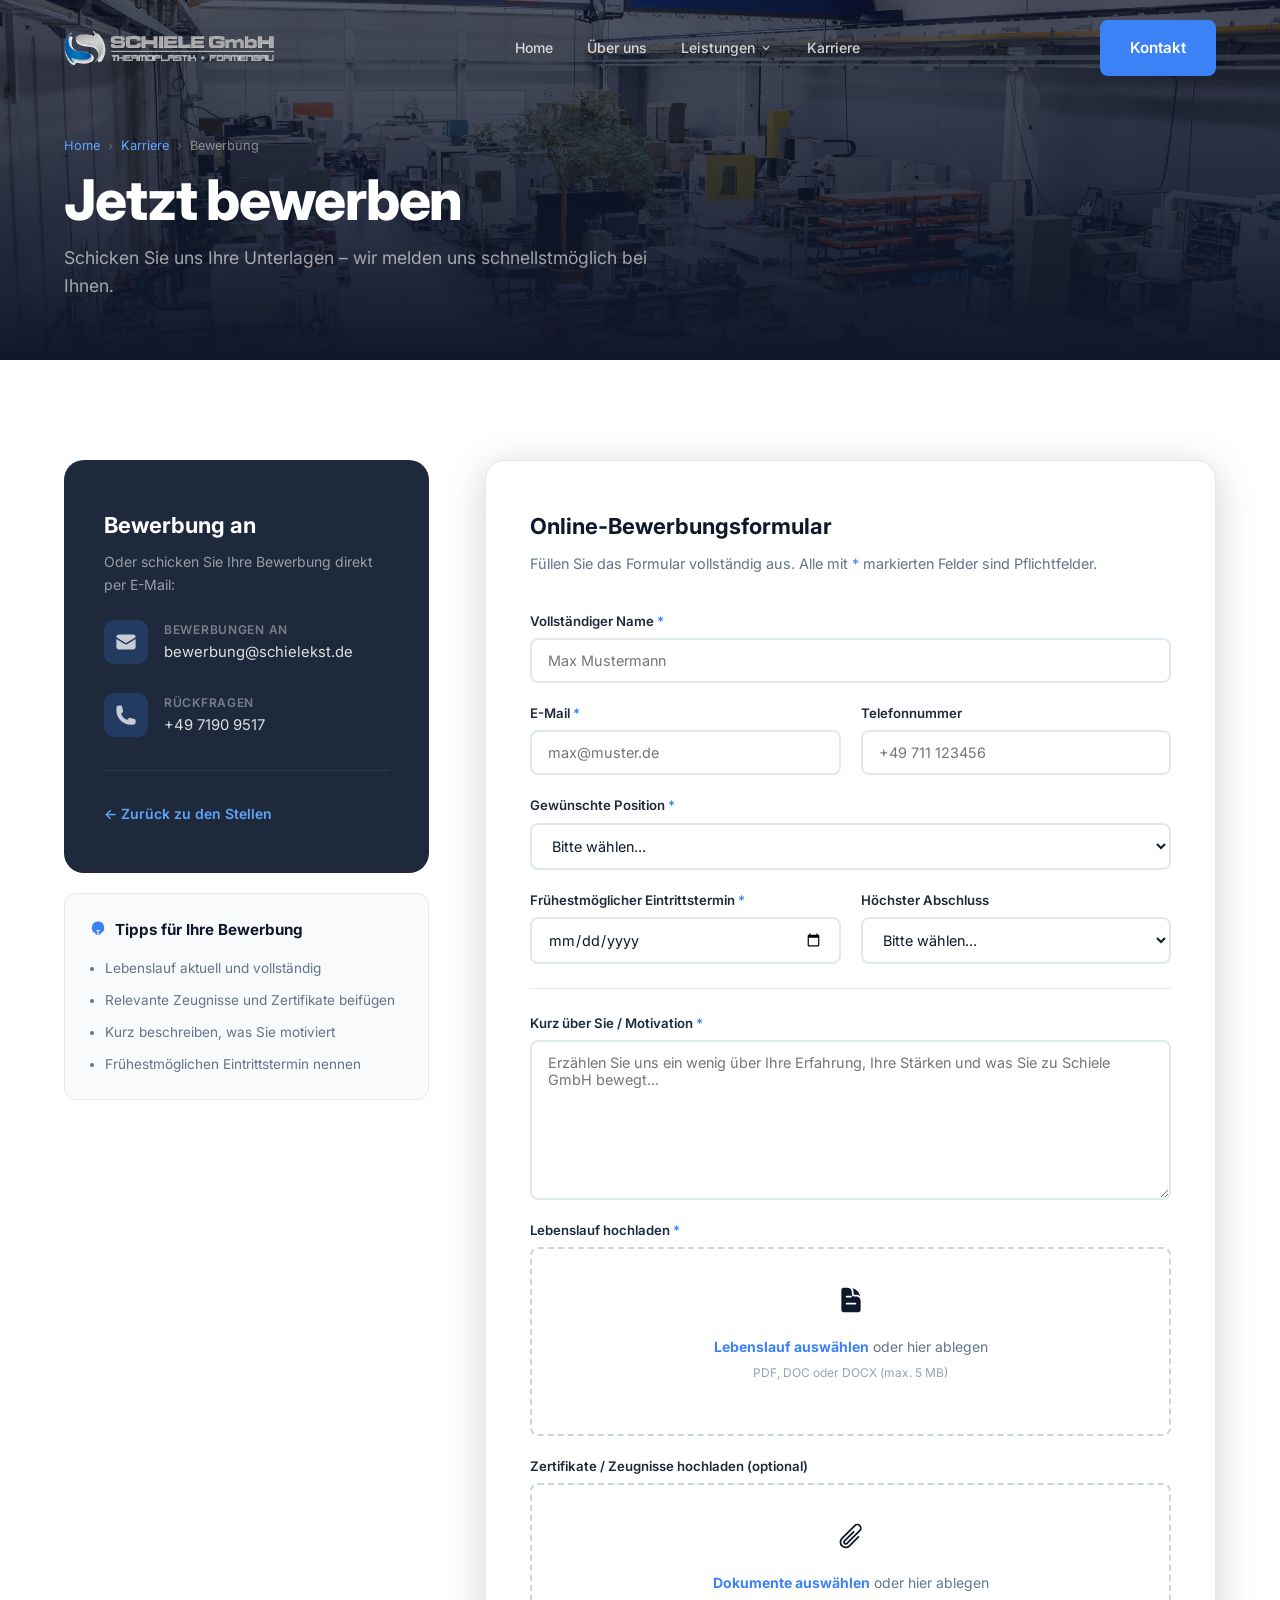
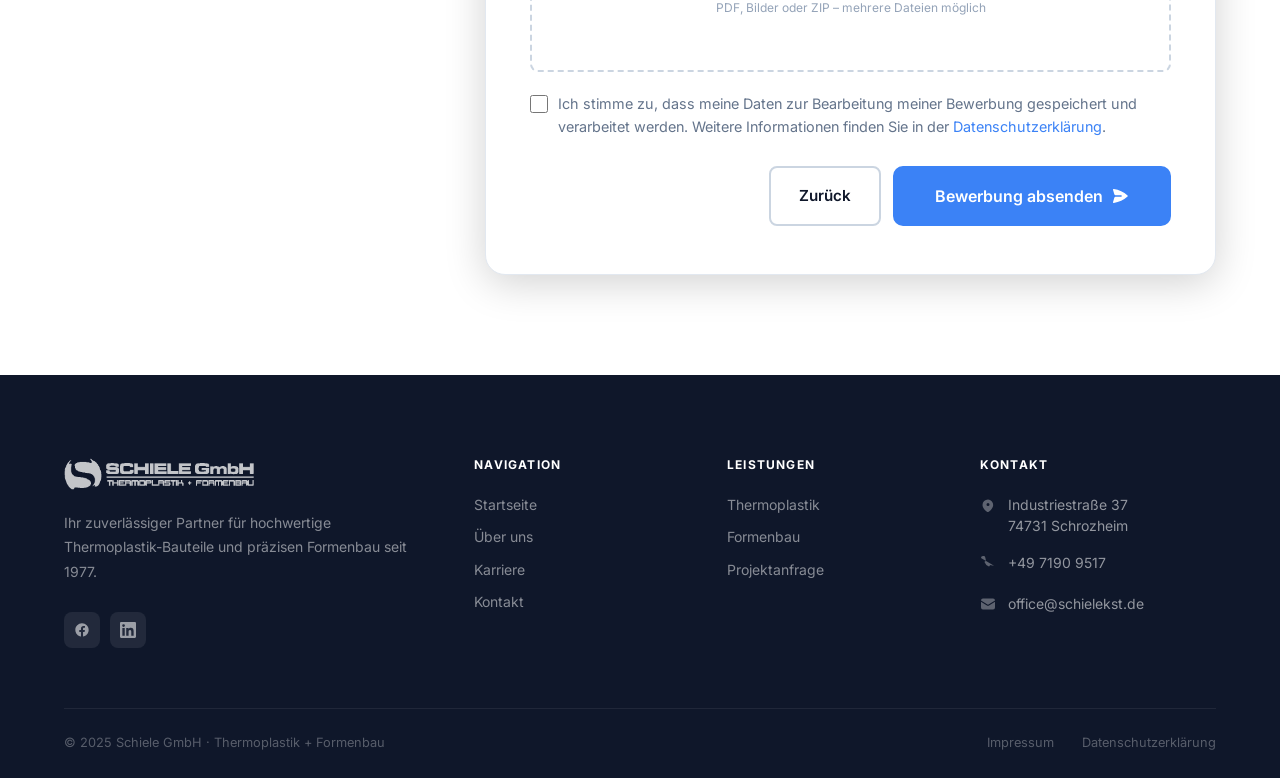
==== bewerbung.html @ 1c0bf758 "Initial commit: Schiele GmbH website Co-Authored-By: Claude Sonnet 4.6 <noreply@anthropic.com>" ====
<!DOCTYPE html>
<html lang="de">
<head>
  <meta charset="UTF-8">
  <meta name="viewport" content="width=device-width, initial-scale=1.0">
  <title>Bewerbung – Schiele GmbH | Jetzt bewerben</title>
  <meta name="description" content="Bewerben Sie sich jetzt bei Schiele GmbH in Schrozheim. Offene Stellen für Werkzeugmechaniker, Kunststofftechniker und Auszubildende.">
  <link rel="stylesheet" href="css/style.css">
  <link rel="preconnect" href="https://fonts.googleapis.com">
  <link rel="preconnect" href="https://fonts.gstatic.com" crossorigin>
  <link href="https://fonts.googleapis.com/css2?family=Inter:wght@300;400;500;600;700;800;900&display=swap" rel="stylesheet">
</head>
<body>

<!-- ===== NAVBAR ===== -->
<nav class="navbar" id="navbar">
  <div class="container">
    <div class="navbar-inner">
      <a href="index.html" class="navbar-logo">
        <img src="Images/schiele_logo_transparent_edited.png" alt="Schiele GmbH">
      </a>
      <ul class="navbar-links">
        <li><a href="index.html">Home</a></li>
        <li><a href="ueber-uns.html">Über uns</a></li>
        <li class="nav-dropdown">
          <a href="#" class="dropdown-toggle">Leistungen <svg viewBox="0 0 20 20" fill="currentColor" width="14" height="14"><path fill-rule="evenodd" d="M5.23 7.21a.75.75 0 011.06.02L10 11.168l3.71-3.938a.75.75 0 111.08 1.04l-4.25 4.5a.75.75 0 01-1.08 0l-4.25-4.5a.75.75 0 01.02-1.06z" clip-rule="evenodd"/></svg></a>
          <div class="nav-dropdown-menu">
            <a href="leistungen/thermoplastik.html">
              <span class="dd-icon" style="color:var(--accent-light)"><svg viewBox="0 0 24 24" fill="currentColor" width="20" height="20"><path d="M12.378 1.602a.75.75 0 00-.756 0L3 6.632l9 5.25 9-5.25-8.622-5.03zM21.75 7.93l-9 5.25v9l8.628-5.032a.75.75 0 00.372-.648V7.93zM11.25 22.18v-9l-9-5.25v8.57a.75.75 0 00.372.648l8.628 5.033z"/></svg></span>
              <span class="dd-text"><strong>Thermoplastik</strong><span>Kunststoffteile nach Maß</span></span>
            </a>
            <a href="leistungen/formenbau.html">
              <span class="dd-icon" style="color:var(--accent-light)"><svg viewBox="0 0 24 24" fill="currentColor" width="20" height="20"><path fill-rule="evenodd" d="M11.078 2.25c-.917 0-1.699.663-1.85 1.567L9.05 4.889c-.02.12-.115.26-.297.348a7.493 7.493 0 00-.986.57c-.166.115-.334.126-.45.083L6.3 5.508a1.875 1.875 0 00-2.282.819l-.922 1.597a1.875 1.875 0 00.432 2.385l.84.692c.095.078.17.229.154.43a7.598 7.598 0 000 1.139c.015.2-.059.352-.153.43l-.841.692a1.875 1.875 0 00-.432 2.385l.922 1.597a1.875 1.875 0 002.282.818l1.019-.382c.115-.043.283-.031.45.082.312.214.641.405.985.57.182.088.277.228.297.35l.178 1.071c.151.904.933 1.567 1.85 1.567h1.844c.916 0 1.699-.663 1.85-1.567l.178-1.072c.02-.12.114-.26.297-.349.344-.165.673-.356.985-.57.167-.114.335-.125.45-.082l1.02.382a1.875 1.875 0 002.28-.819l.923-1.597a1.875 1.875 0 00-.432-2.385l-.84-.692c-.095-.078-.17-.229-.154-.43a7.614 7.614 0 000-1.139c-.016-.2.059-.352.153-.43l.84-.692c.708-.582.891-1.59.433-2.385l-.922-1.597a1.875 1.875 0 00-2.282-.818l-1.02.382c-.114.043-.282.031-.449-.083a7.49 7.49 0 00-.985-.57c-.183-.087-.277-.227-.297-.348l-.179-1.072a1.875 1.875 0 00-1.85-1.567h-1.843zM12 15.75a3.75 3.75 0 100-7.5 3.75 3.75 0 000 7.5z" clip-rule="evenodd"/></svg></span>
              <span class="dd-text"><strong>Formenbau</strong><span>Von der Idee zum Werkzeug</span></span>
            </a>
          </div>
        </li>
        <li><a href="karriere.html">Karriere</a></li>
      </ul>
      <div class="navbar-cta"><a href="kontakt.html" class="btn btn-primary">Kontakt</a></div>
      <button class="hamburger" id="hamburger"><span></span><span></span><span></span></button>
    </div>
  </div>
</nav>
<div class="mobile-nav" id="mobileNav">
  <button class="mobile-nav-close" id="mobileClose">✕</button>
  <a href="index.html">Home</a>
  <a href="ueber-uns.html">Über uns</a>
  <div class="mobile-nav-section">
    <div class="mobile-nav-label">Leistungen</div>
    <a href="leistungen/thermoplastik.html" style="font-size:1rem;padding:10px 0 10px 16px;">→&nbsp; Thermoplastik</a>
    <a href="leistungen/formenbau.html" style="font-size:1rem;padding:10px 0 10px 16px;">→&nbsp; Formenbau</a>
  </div>
  <a href="karriere.html">Karriere</a>
  <a href="kontakt.html" class="btn btn-primary btn-lg" style="margin-top:32px;justify-content:center;">Kontakt aufnehmen</a>
</div>

<!-- ===== PAGE HERO ===== -->
<section class="page-hero" style="min-height:360px">
  <div class="page-hero-bg" style="background-image: url('Images/moulds_halle__2_.jpg')"></div>
  <div class="page-hero-overlay"></div>
  <div class="container" style="width:100%">
    <div class="page-hero-content">
      <nav class="breadcrumb">
        <a href="index.html">Home</a>
        <span class="breadcrumb-sep">›</span>
        <a href="karriere.html">Karriere</a>
        <span class="breadcrumb-sep">›</span>
        <span>Bewerbung</span>
      </nav>
      <h1>Jetzt bewerben</h1>
      <p class="page-subtitle">Schicken Sie uns Ihre Unterlagen – wir melden uns schnellstmöglich bei Ihnen.</p>
    </div>
  </div>
</section>

<!-- ===== APPLICATION FORM ===== -->
<section class="section">
  <div class="container">
    <div style="display:grid;grid-template-columns:1fr 2fr;gap:56px;align-items:flex-start">

      <!-- Info Sidebar -->
      <div class="fade-up">
        <div class="contact-info-card" style="margin-bottom:20px">
          <h3>Bewerbung an</h3>
          <p style="font-size:.875rem;margin-bottom:24px">Oder schicken Sie Ihre Bewerbung direkt per E-Mail:</p>
          <div class="contact-item">
            <div class="contact-item-icon">
              <svg viewBox="0 0 24 24" fill="currentColor" width="22" height="22"><path d="M1.5 8.67v8.58a3 3 0 003 3h15a3 3 0 003-3V8.67l-8.928 5.493a3 3 0 01-3.144 0L1.5 8.67z"/><path d="M22.5 6.908V6.75a3 3 0 00-3-3h-15a3 3 0 00-3 3v.158l9.714 5.978a1.5 1.5 0 001.572 0L22.5 6.908z"/></svg>
            </div>
            <div>
              <div class="contact-item-label">Bewerbungen an</div>
              <div class="contact-item-value"><a href="mailto:bewerbung@schielekst.de">bewerbung@schielekst.de</a></div>
            </div>
          </div>
          <div class="contact-item">
            <div class="contact-item-icon">
              <svg viewBox="0 0 24 24" fill="currentColor" width="22" height="22"><path fill-rule="evenodd" d="M1.5 4.5a3 3 0 013-3h1.372c.86 0 1.61.586 1.819 1.42l1.105 4.423a1.875 1.875 0 01-.694 1.955l-1.293.97c-.135.101-.164.249-.126.352a11.285 11.285 0 006.697 6.697c.103.038.25.009.352-.126l.97-1.293a1.875 1.875 0 011.955-.694l4.423 1.105c.834.209 1.42.959 1.42 1.82V19.5a3 3 0 01-3 3h-2.25C8.552 22.5 1.5 15.448 1.5 6.75V4.5z" clip-rule="evenodd"/></svg>
            </div>
            <div>
              <div class="contact-item-label">Rückfragen</div>
              <div class="contact-item-value"><a href="tel:+4971909517">+49 7190 9517</a></div>
            </div>
          </div>
          <div class="contact-divider"></div>
          <a href="karriere.html" style="display:flex;align-items:center;gap:8px;color:var(--accent-light);font-size:.875rem;font-weight:600">
            ← Zurück zu den Stellen
          </a>
        </div>

        <div style="background:var(--gray-50);border-radius:var(--radius);padding:24px;border:1px solid var(--gray-200)">
          <h4 style="font-size:.95rem;margin-bottom:16px;display:flex;align-items:center;gap:8px">
            <svg viewBox="0 0 24 24" fill="currentColor" width="18" height="18" style="color:var(--accent)"><path d="M12 .75a8.25 8.25 0 00-4.135 15.39c.686.398 1.115 1.008 1.134 1.623a.75.75 0 00.577.706c.352.083.71.148 1.074.195.323.041.6-.218.6-.544v-4.661a6.714 6.714 0 01-.937-.171.75.75 0 11.374-1.453 5.261 5.261 0 002.626 0 .75.75 0 11.374 1.452 6.712 6.712 0 01-.937.172v4.66c0 .327.277.586.6.545.364-.047.722-.112 1.074-.195a.75.75 0 00.577-.706c.02-.615.448-1.225 1.134-1.623A8.25 8.25 0 0012 .75z"/></svg>
            Tipps für Ihre Bewerbung
          </h4>
          <ul style="display:flex;flex-direction:column;gap:10px;padding-left:16px;font-size:.85rem;color:var(--gray-500);list-style:disc">
            <li>Lebenslauf aktuell und vollständig</li>
            <li>Relevante Zeugnisse und Zertifikate beifügen</li>
            <li>Kurz beschreiben, was Sie motiviert</li>
            <li>Frühestmöglichen Eintrittstermin nennen</li>
          </ul>
        </div>
      </div>

      <!-- Form -->
      <div class="fade-up">
        <div class="form-card">
          <h3>Online-Bewerbungsformular</h3>
          <p>Füllen Sie das Formular vollständig aus. Alle mit <span style="color:var(--accent)">*</span> markierten Felder sind Pflichtfelder.</p>

          <form action="#" method="POST" class="validated" enctype="multipart/form-data">
            <div class="form-grid">

              <!-- Name -->
              <div class="form-group full">
                <label class="form-label" for="fullname">Vollständiger Name <span class="req">*</span></label>
                <input type="text" id="fullname" name="fullname" class="form-input" placeholder="Max Mustermann" required>
              </div>

              <!-- Email & Phone -->
              <div class="form-group">
                <label class="form-label" for="bew-email">E-Mail <span class="req">*</span></label>
                <input type="email" id="bew-email" name="email" class="form-input" placeholder="max@muster.de" required>
              </div>
              <div class="form-group">
                <label class="form-label" for="bew-telefon">Telefonnummer</label>
                <input type="tel" id="bew-telefon" name="telefon" class="form-input" placeholder="+49 711 123456">
              </div>

              <!-- Position -->
              <div class="form-group full">
                <label class="form-label" for="position">Gewünschte Position <span class="req">*</span></label>
                <select id="position" name="position" class="form-select" required>
                  <option value="" disabled selected>Bitte wählen...</option>
                  <option value="werkzeugmechaniker">Werkzeugmechaniker/in – Vorrichtungstechnologie / Formenbau</option>
                  <option value="kunststofftechniker">Kunststoff- und Verfahrensmechaniker/in Spritzguss</option>
                  <option value="produktionsmitarbeiter">Produktionsmitarbeiter/in Kunststoffverarbeitung</option>
                  <option value="ausbildung-werkzeugmechaniker">Ausbildung: Werkzeugmechaniker/in</option>
                  <option value="ausbildung-kunststofftechnik">Ausbildung: Verfahrensmechaniker/in Kunststofftechnik</option>
                  <option value="initiativ">Initiativbewerbung / Sonstiges</option>
                </select>
              </div>

              <!-- Eintrittstermin -->
              <div class="form-group">
                <label class="form-label" for="eintrittstermin">Frühestmöglicher Eintrittstermin <span class="req">*</span></label>
                <input type="date" id="eintrittstermin" name="eintrittstermin" class="form-input" required>
              </div>

              <!-- Ausbildungsabschluss -->
              <div class="form-group">
                <label class="form-label" for="abschluss">Höchster Abschluss</label>
                <select id="abschluss" name="abschluss" class="form-select">
                  <option value="" disabled selected>Bitte wählen...</option>
                  <option>Hauptschulabschluss</option>
                  <option>Mittlere Reife</option>
                  <option>Abitur / Fachabitur</option>
                  <option>Ausbildung abgeschlossen</option>
                  <option>Studium abgeschlossen</option>
                </select>
              </div>

              <div class="form-divider"></div>

              <!-- Über dich -->
              <div class="form-group full">
                <label class="form-label" for="motivation">Kurz über Sie / Motivation <span class="req">*</span></label>
                <textarea id="motivation" name="motivation" class="form-textarea" placeholder="Erzählen Sie uns ein wenig über Ihre Erfahrung, Ihre Stärken und was Sie zu Schiele GmbH bewegt..." required style="min-height:160px"></textarea>
              </div>

              <!-- Lebenslauf -->
              <div class="form-group full">
                <label class="form-label">Lebenslauf hochladen <span class="req">*</span></label>
                <div class="file-upload">
                  <input type="file" name="lebenslauf" accept=".pdf,.doc,.docx" required>
                  <div class="file-upload-icon">
                    <svg viewBox="0 0 24 24" fill="currentColor" width="28" height="28"><path fill-rule="evenodd" d="M5.625 1.5c-1.036 0-1.875.84-1.875 1.875v17.25c0 1.035.84 1.875 1.875 1.875h12.75c1.035 0 1.875-.84 1.875-1.875V12.75A3.75 3.75 0 0016.5 9h-1.875a1.875 1.875 0 01-1.875-1.875V5.25A3.75 3.75 0 009 1.5H5.625zM7.5 15a.75.75 0 01.75-.75h7.5a.75.75 0 010 1.5h-7.5A.75.75 0 017.5 15zm.75-6.75a.75.75 0 000 1.5H12a.75.75 0 000-1.5H8.25z" clip-rule="evenodd"/><path d="M12.971 1.816A5.23 5.23 0 0114.25 5.25v1.875c0 .207.168.375.375.375H16.5a5.23 5.23 0 013.434 1.279 9.768 9.768 0 00-6.963-6.963z"/></svg>
                  </div>
                  <p class="file-upload-text"><strong>Lebenslauf auswählen</strong> oder hier ablegen</p>
                  <p style="font-size:.75rem;color:var(--gray-400);margin-top:4px">PDF, DOC oder DOCX (max. 5 MB)</p>
                  <p class="file-name"></p>
                </div>
              </div>

              <!-- Zeugnisse -->
              <div class="form-group full">
                <label class="form-label">Zertifikate / Zeugnisse hochladen (optional)</label>
                <div class="file-upload">
                  <input type="file" name="zeugnisse" accept=".pdf,.jpg,.png,.zip" multiple>
                  <div class="file-upload-icon">
                    <svg viewBox="0 0 24 24" fill="currentColor" width="28" height="28"><path fill-rule="evenodd" d="M18.97 3.659a2.25 2.25 0 00-3.182 0l-10.94 10.94a3.75 3.75 0 105.304 5.303l7.693-7.693a.75.75 0 011.06 1.06l-7.693 7.693a5.25 5.25 0 11-7.424-7.424l10.939-10.94a3.75 3.75 0 115.303 5.304L9.097 18.835l-.008.008-.007.007-.002.002-.003.002A2.25 2.25 0 015.91 15.66l7.81-7.81a.75.75 0 011.061 1.06l-7.81 7.81a.75.75 0 001.054 1.068L18.97 6.84a2.25 2.25 0 000-3.182z" clip-rule="evenodd"/></svg>
                  </div>
                  <p class="file-upload-text"><strong>Dokumente auswählen</strong> oder hier ablegen</p>
                  <p style="font-size:.75rem;color:var(--gray-400);margin-top:4px">PDF, Bilder oder ZIP – mehrere Dateien möglich</p>
                  <p class="file-name"></p>
                </div>
              </div>

              <!-- Privacy -->
              <div class="privacy-note">
                <label class="form-check" style="align-items:flex-start">
                  <input type="checkbox" name="datenschutz" required style="margin-top:3px">
                  <span>Ich stimme zu, dass meine Daten zur Bearbeitung meiner Bewerbung gespeichert und verarbeitet werden. Weitere Informationen finden Sie in der <a href="#">Datenschutzerklärung</a>.</span>
                </label>
              </div>

              <!-- Submit -->
              <div class="form-submit">
                <a href="karriere.html" class="btn btn-outline-dark">Zurück</a>
                <button type="submit" class="btn btn-primary btn-lg">
                  Bewerbung absenden
                  <svg viewBox="0 0 20 20" fill="currentColor" width="18" height="18"><path d="M3.105 2.289a.75.75 0 00-.826.95l1.414 4.925A1.5 1.5 0 005.135 9.25h6.115a.75.75 0 010 1.5H5.135a1.5 1.5 0 00-1.442 1.086l-1.414 4.926a.75.75 0 00.826.95 28.896 28.896 0 0015.293-7.154.75.75 0 000-1.115A28.897 28.897 0 003.105 2.289z"/></svg>
                </button>
              </div>

            </div>
          </form>
        </div>
      </div>

    </div>
  </div>
</section>

<!-- ===== FOOTER ===== -->
<footer class="footer">
  <div class="footer-main">
    <div class="container">
      <div class="footer-grid">
        <div>
          <img src="Images/schiele_logo_transparent_edited.png" alt="Schiele GmbH" class="footer-logo">
          <p class="footer-about">Ihr zuverlässiger Partner für hochwertige Thermoplastik-Bauteile und präzisen Formenbau seit 1977.</p>
          <div class="footer-social">
            <a href="#" aria-label="Facebook"><svg viewBox="0 0 24 24" fill="currentColor" width="16" height="16"><path fill-rule="evenodd" d="M22 12c0-5.523-4.477-10-10-10S2 6.477 2 12c0 4.991 3.657 9.128 8.438 9.878v-6.987h-2.54V12h2.54V9.797c0-2.506 1.492-3.89 3.777-3.89 1.094 0 2.238.195 2.238.195v2.46h-1.26c-1.243 0-1.63.771-1.63 1.562V12h2.773l-.443 2.89h-2.33v6.988C18.343 21.128 22 16.991 22 12z" clip-rule="evenodd"/></svg></a>
            <a href="#" aria-label="LinkedIn"><svg viewBox="0 0 24 24" fill="currentColor" width="16" height="16"><path d="M20.447 20.452h-3.554v-5.569c0-1.328-.027-3.037-1.852-3.037-1.853 0-2.136 1.445-2.136 2.939v5.667H9.351V9h3.414v1.561h.046c.477-.9 1.637-1.85 3.37-1.85 3.601 0 4.267 2.37 4.267 5.455v6.286zM5.337 7.433a2.062 2.062 0 01-2.063-2.065 2.064 2.064 0 112.063 2.065zm1.782 13.019H3.555V9h3.564v11.452zM22.225 0H1.771C.792 0 0 .774 0 1.729v20.542C0 23.227.792 24 1.771 24h20.451C23.2 24 24 23.227 24 22.271V1.729C24 .774 23.2 0 22.222 0h.003z"/></svg></a>
          </div>
        </div>
        <div class="footer-col"><h5>Navigation</h5><ul class="footer-links"><li><a href="index.html">Startseite</a></li><li><a href="ueber-uns.html">Über uns</a></li><li><a href="karriere.html">Karriere</a></li><li><a href="kontakt.html">Kontakt</a></li></ul></div>
        <div class="footer-col"><h5>Leistungen</h5><ul class="footer-links"><li><a href="leistungen/thermoplastik.html">Thermoplastik</a></li><li><a href="leistungen/formenbau.html">Formenbau</a></li><li><a href="kontakt.html">Projektanfrage</a></li></ul></div>
        <div class="footer-col">
          <h5>Kontakt</h5>
          <div class="footer-contact-list">
            <div class="footer-contact-item">
              <span class="icon"><svg viewBox="0 0 24 24" fill="currentColor" width="16" height="16"><path fill-rule="evenodd" d="M11.54 22.351l.07.04.028.016a.76.76 0 00.723 0l.028-.015.071-.041a16.975 16.975 0 001.144-.742 19.58 19.58 0 002.683-2.282c1.944-2.013 3.5-4.619 3.5-7.327A8.25 8.25 0 0012 3.75a8.25 8.25 0 00-8.25 8.25c0 2.708 1.556 5.314 3.5 7.327a19.58 19.58 0 002.683 2.282 16.975 16.975 0 001.144.742zM12 13.5a2.25 2.25 0 100-4.5 2.25 2.25 0 000 4.5z" clip-rule="evenodd"/></svg></span>
              <span>Industriestraße 37<br>74731 Schrozheim</span>
            </div>
            <div class="footer-contact-item">
              <span class="icon"><svg viewBox="0 0 24 24" fill="currentColor" width="16" height="16"><path fill-rule="evenodd" d="M1.5 4.5a3 3 0 013-3h1.372c.86 0 1.61.586 1.819 1.42l1.105 4.423a1.875 1.875 0 01-.694 1.955l-1.293.97c-.135.101-.164.249-.126.352a11.285 11.285 0 006.697 6.697c.103.038.25.009.352-.126l.97-1.293a1.875 1.875 0 011.955-.694l4.423 1.105c.834.209 1.42.959 1.82V19.5a3 3 0 01-3 3h-2.25C8.552 22.5 1.5 15.448 1.5 6.75V4.5z" clip-rule="evenodd"/></svg></span>
              <a href="tel:+4971909517">+49 7190 9517</a>
            </div>
            <div class="footer-contact-item">
              <span class="icon"><svg viewBox="0 0 24 24" fill="currentColor" width="16" height="16"><path d="M1.5 8.67v8.58a3 3 0 003 3h15a3 3 0 003-3V8.67l-8.928 5.493a3 3 0 01-3.144 0L1.5 8.67z"/><path d="M22.5 6.908V6.75a3 3 0 00-3-3h-15a3 3 0 00-3 3v.158l9.714 5.978a1.5 1.5 0 001.572 0L22.5 6.908z"/></svg></span>
              <a href="mailto:office@schielekst.de">office@schielekst.de</a>
            </div>
          </div>
        </div>
      </div>
    </div>
  </div>
  <div class="container">
    <div class="footer-bottom">
      <p class="footer-bottom-left">© 2025 Schiele GmbH · Thermoplastik + Formenbau</p>
      <div class="footer-bottom-right"><a href="#">Impressum</a><a href="#">Datenschutzerklärung</a></div>
    </div>
  </div>
</footer>

<script src="js/main.js"></script>
</body>
</html>
---- css/style.css ----
/* ===================================================
   SCHIELE GMBH – Modern Website Stylesheet
   =================================================== */

@import url('https://fonts.googleapis.com/css2?family=Inter:wght@300;400;500;600;700;800;900&display=swap');

/* ===== CSS VARIABLES ===== */
:root {
  --primary:       #1e3a8a;
  --primary-light: #2563eb;
  --accent:        #3b82f6;
  --accent-light:  #60a5fa;
  --dark:          #0f172a;
  --dark-2:        #1e293b;
  --dark-3:        #334155;
  --white:         #ffffff;
  --gray-50:       #f8fafc;
  --gray-100:      #f1f5f9;
  --gray-200:      #e2e8f0;
  --gray-300:      #cbd5e1;
  --gray-400:      #94a3b8;
  --gray-500:      #64748b;
  --gray-600:      #475569;
  --shadow-sm:     0 1px 3px rgba(0,0,0,.1);
  --shadow-md:     0 4px 20px rgba(0,0,0,.12);
  --shadow-lg:     0 8px 40px rgba(0,0,0,.18);
  --shadow-xl:     0 20px 60px rgba(0,0,0,.25);
  --radius:        12px;
  --radius-lg:     20px;
  --transition:    all .3s cubic-bezier(.4,0,.2,1);
}

/* ===== RESET ===== */
*, *::before, *::after { box-sizing: border-box; margin: 0; padding: 0; }
html { scroll-behavior: smooth; font-size: 16px; }
body {
  font-family: 'Inter', system-ui, sans-serif;
  color: var(--dark);
  background: var(--white);
  line-height: 1.6;
  -webkit-font-smoothing: antialiased;
}
img { max-width: 100%; height: auto; display: block; }
a { text-decoration: none; color: inherit; }
ul { list-style: none; }
button { font-family: inherit; }

/* ===== LAYOUT ===== */
.container       { max-width: 1200px; margin: 0 auto; padding: 0 24px; }
.container-wide  { max-width: 1400px; margin: 0 auto; padding: 0 24px; }
.section         { padding: 100px 0; }
.section-sm      { padding: 64px 0; }
.section-dark    { background: var(--dark); }
.section-gray    { background: var(--gray-50); }

/* ===== BUTTONS ===== */
.btn {
  display: inline-flex; align-items: center; gap: 8px;
  padding: 14px 28px; border-radius: 8px;
  font-weight: 600; font-size: .95rem;
  cursor: pointer; transition: var(--transition);
  border: 2px solid transparent; white-space: nowrap;
  text-decoration: none;
}
.btn-primary { background: var(--accent); color: var(--white); border-color: var(--accent); }
.btn-primary:hover { background: var(--primary-light); border-color: var(--primary-light); transform: translateY(-2px); box-shadow: 0 8px 24px rgba(59,130,246,.4); }
.btn-outline-white { background: transparent; color: var(--white); border-color: rgba(255,255,255,.5); }
.btn-outline-white:hover { background: rgba(255,255,255,.1); border-color: var(--white); }
.btn-outline-dark { background: transparent; color: var(--dark); border-color: var(--gray-300); }
.btn-outline-dark:hover { border-color: var(--accent); color: var(--accent); }
.btn-white { background: var(--white); color: var(--primary); }
.btn-white:hover { background: var(--gray-100); transform: translateY(-2px); }
.btn-lg { padding: 18px 40px; font-size: 1rem; border-radius: 10px; }
.btn svg, .btn-icon { width: 18px; height: 18px; flex-shrink: 0; }

/* ===== BADGES ===== */
.badge {
  display: inline-flex; align-items: center; gap: 6px;
  padding: 6px 14px; border-radius: 100px;
  font-size: .75rem; font-weight: 700;
  letter-spacing: .06em; text-transform: uppercase;
}
.badge-blue   { background: rgba(59,130,246,.15); color: var(--accent); }
.badge-white  { background: rgba(255,255,255,.15); color: var(--white); border: 1px solid rgba(255,255,255,.2); }
.badge-dark   { background: rgba(255,255,255,.08); color: rgba(255,255,255,.7); }

/* ===== SECTION HEADER ===== */
.section-header { margin-bottom: 64px; }
.section-header.center { text-align: center; }
.section-eyebrow {
  display: flex; align-items: center; gap: 10px;
  margin-bottom: 16px; font-size: .8rem;
  font-weight: 700; letter-spacing: .1em; text-transform: uppercase;
  color: var(--accent);
}
.section-eyebrow::before {
  content: ''; display: block; width: 32px; height: 2px;
  background: var(--accent); border-radius: 2px; flex-shrink: 0;
}
.section-header.center .section-eyebrow { justify-content: center; }
.section-header.center .section-eyebrow::before { display: none; }
.section-title {
  font-size: clamp(1.875rem, 3.5vw, 2.75rem);
  font-weight: 800; line-height: 1.15; color: var(--dark);
}
.section-title-white { color: var(--white); }
.section-subtitle { margin-top: 16px; font-size: 1.05rem; color: var(--gray-500); max-width: 560px; }
.section-header.center .section-subtitle { margin-left: auto; margin-right: auto; }

/* ===== NAVBAR ===== */
.navbar {
  position: fixed; top: 0; left: 0; right: 0; z-index: 1000;
  padding: 20px 0; transition: var(--transition);
}
.navbar.scrolled {
  background: rgba(15,23,42,.96);
  backdrop-filter: blur(16px); -webkit-backdrop-filter: blur(16px);
  padding: 12px 0;
  box-shadow: 0 4px 32px rgba(0,0,0,.4);
}
.navbar-inner {
  display: flex; align-items: center;
  justify-content: space-between; gap: 24px;
}
.navbar-logo img { height: 42px; width: auto; transition: var(--transition); }
.navbar-links {
  display: flex; align-items: center; gap: 2px; flex: 1;
  justify-content: center;
}
.navbar-links > li > a {
  color: rgba(255,255,255,.8); font-size: .875rem; font-weight: 500;
  padding: 8px 16px; border-radius: 6px;
  transition: var(--transition);
  display: flex; align-items: center; gap: 4px;
}
.navbar-links > li > a:hover { color: var(--white); background: rgba(255,255,255,.1); }

/* Dropdown */
.nav-dropdown { position: relative; }
.dropdown-toggle svg { width: 14px; height: 14px; transition: var(--transition); }
.nav-dropdown:hover .dropdown-toggle svg { transform: rotate(180deg); }
.nav-dropdown-menu {
  position: absolute; top: calc(100% + 12px); left: 50%;
  transform: translateX(-50%) translateY(-8px);
  background: var(--dark-2); border: 1px solid rgba(255,255,255,.1);
  border-radius: var(--radius); padding: 8px; min-width: 240px;
  opacity: 0; pointer-events: none; transition: var(--transition);
  box-shadow: var(--shadow-xl);
}
.nav-dropdown:hover .nav-dropdown-menu {
  opacity: 1; pointer-events: all;
  transform: translateX(-50%) translateY(0);
}
.nav-dropdown-menu a {
  display: flex !important; align-items: center; gap: 12px;
  padding: 12px 16px !important; border-radius: 8px !important;
  color: rgba(255,255,255,.75) !important;
  transition: var(--transition) !important;
}
.nav-dropdown-menu a:hover {
  background: rgba(59,130,246,.15) !important;
  color: var(--white) !important;
}
.nav-dropdown-menu .dd-icon {
  width: 34px; height: 34px; border-radius: 8px;
  background: rgba(59,130,246,.2); display: flex;
  align-items: center; justify-content: center;
  font-size: 1rem; flex-shrink: 0;
}
.nav-dropdown-menu .dd-text strong { display: block; font-size: .875rem; font-weight: 600; }
.nav-dropdown-menu .dd-text span  { display: block; font-size: .75rem; color: rgba(255,255,255,.5); }
.navbar-cta { display: flex; align-items: center; gap: 12px; }
.hamburger {
  display: none; flex-direction: column; gap: 5px;
  cursor: pointer; background: none; border: none; padding: 4px;
}
.hamburger span {
  display: block; width: 24px; height: 2px;
  background: var(--white); border-radius: 2px; transition: var(--transition);
}
.hamburger.active span:nth-child(1) { transform: rotate(45deg) translate(5px, 5px); }
.hamburger.active span:nth-child(2) { opacity: 0; }
.hamburger.active span:nth-child(3) { transform: rotate(-45deg) translate(5px, -5px); }

/* Mobile Nav */
.mobile-nav {
  display: none; position: fixed; inset: 0;
  background: var(--dark); z-index: 999;
  flex-direction: column; padding: 96px 32px 40px;
  overflow-y: auto;
}
.mobile-nav.open { display: flex; }
.mobile-nav a {
  color: rgba(255,255,255,.85); font-size: 1.2rem; font-weight: 600;
  padding: 16px 0; border-bottom: 1px solid rgba(255,255,255,.08);
  display: block; transition: var(--transition);
}
.mobile-nav a:hover { color: var(--accent-light); padding-left: 8px; }
.mobile-nav-section { margin-bottom: 8px; }
.mobile-nav-label {
  font-size: .7rem; font-weight: 700; letter-spacing: .1em;
  text-transform: uppercase; color: var(--gray-500); margin-bottom: 4px;
}
.mobile-nav-close {
  position: absolute; top: 24px; right: 24px;
  background: rgba(255,255,255,.1); border: none; color: var(--white);
  width: 40px; height: 40px; border-radius: 8px;
  font-size: 1.25rem; cursor: pointer; display: flex;
  align-items: center; justify-content: center;
}

/* ===== HERO (HOME) ===== */
.hero {
  position: relative; min-height: 100vh;
  display: flex; align-items: center; overflow: hidden; background: var(--dark);
}
.hero-bg {
  position: absolute; inset: 0;
  background-size: cover; background-position: center;
  opacity: .3; transform: scale(1.08);
  transition: transform 10s ease-out, opacity .8s ease;
}
.hero-bg.loaded { transform: scale(1); opacity: .38; }
.hero-gradient {
  position: absolute; inset: 0;
  background: linear-gradient(
    125deg,
    rgba(15,23,42,.92) 0%,
    rgba(30,58,138,.55) 45%,
    rgba(15,23,42,.85) 100%
  );
}
.hero-grid-overlay {
  position: absolute; inset: 0; opacity: .04;
  background-image: linear-gradient(rgba(255,255,255,.5) 1px, transparent 1px),
                    linear-gradient(90deg, rgba(255,255,255,.5) 1px, transparent 1px);
  background-size: 60px 60px;
}
.hero-content {
  position: relative; z-index: 2;
  max-width: 780px; padding-top: 80px;
}
.hero-badge { margin-bottom: 28px; }
.hero h1 {
  font-size: clamp(2.75rem, 6vw, 4.75rem);
  font-weight: 900; line-height: 1.07;
  color: var(--white); margin-bottom: 24px;
  letter-spacing: -.02em;
}
.hero h1 .highlight {
  background: linear-gradient(135deg, var(--accent-light), var(--accent));
  -webkit-background-clip: text; -webkit-text-fill-color: transparent;
  background-clip: text;
}
.hero-lead {
  font-size: 1.125rem; color: rgba(255,255,255,.7);
  max-width: 560px; margin-bottom: 44px; line-height: 1.75;
}
.hero-actions { display: flex; gap: 16px; flex-wrap: wrap; align-items: center; }
.hero-scroll {
  position: absolute; bottom: 40px; left: 50%;
  transform: translateX(-50%);
  display: flex; flex-direction: column; align-items: center; gap: 10px;
}
.hero-scroll-text {
  color: rgba(255,255,255,.4); font-size: .7rem;
  letter-spacing: .15em; text-transform: uppercase;
}
.scroll-indicator {
  width: 28px; height: 46px; border: 2px solid rgba(255,255,255,.2);
  border-radius: 100px; display: flex; justify-content: center; padding-top: 6px;
}
.scroll-dot {
  width: 4px; height: 8px; background: var(--accent);
  border-radius: 100px; animation: scrollDot 2s infinite;
}
@keyframes scrollDot {
  0%   { opacity: 1; transform: translateY(0); }
  80%  { opacity: 0; transform: translateY(18px); }
  100% { opacity: 0; transform: translateY(0); }
}

/* ===== HERO STATS BAR ===== */
.hero-stats {
  position: absolute; bottom: 0; left: 0; right: 0; z-index: 3;
  background: rgba(30,58,138,.9);
  backdrop-filter: blur(12px);
  border-top: 1px solid rgba(255,255,255,.1);
}
.hero-stats-inner {
  display: flex; align-items: stretch;
}
.hero-stat {
  flex: 1; padding: 28px 32px;
  display: flex; align-items: center; gap: 16px;
  border-right: 1px solid rgba(255,255,255,.1);
}
.hero-stat:last-child { border-right: none; }
.hero-stat-icon {
  width: 44px; height: 44px; background: rgba(255,255,255,.1);
  border-radius: 10px; display: flex; align-items: center;
  justify-content: center; font-size: 1.25rem; flex-shrink: 0;
}
.hero-stat-value {
  font-size: 1.875rem; font-weight: 800; color: var(--white); line-height: 1;
}
.hero-stat-label { font-size: .8rem; color: rgba(255,255,255,.55); margin-top: 3px; }

/* ===== PAGE HERO ===== */
.page-hero {
  position: relative; min-height: 440px;
  display: flex; align-items: flex-end;
  overflow: hidden; background: var(--dark);
}
.page-hero-bg {
  position: absolute; inset: 0;
  background-size: cover; background-position: center; opacity: .4;
}
.page-hero-overlay {
  position: absolute; inset: 0;
  background: linear-gradient(to top, var(--dark) 0%, rgba(15,23,42,.6) 50%, rgba(15,23,42,.3) 100%);
}
.page-hero-content { position: relative; z-index: 2; padding: 60px 0; }
.breadcrumb {
  display: flex; align-items: center; gap: 8px;
  font-size: .8rem; color: rgba(255,255,255,.45); margin-bottom: 14px;
}
.breadcrumb a { color: var(--accent-light); transition: var(--transition); }
.breadcrumb a:hover { color: var(--white); }
.breadcrumb-sep { color: rgba(255,255,255,.25); }
.page-hero h1 {
  font-size: clamp(2.25rem, 4.5vw, 3.5rem);
  font-weight: 800; color: var(--white);
  letter-spacing: -.02em; line-height: 1.1;
}
.page-hero .page-subtitle {
  margin-top: 12px; font-size: 1.1rem;
  color: rgba(255,255,255,.6); max-width: 600px;
}

/* ===== SERVICE CARDS (Home) ===== */
.services-grid { display: grid; grid-template-columns: 1fr 1fr; gap: 24px; }
.service-card {
  position: relative; border-radius: var(--radius-lg);
  overflow: hidden; background: var(--dark-2);
  transition: var(--transition); min-height: 400px;
  display: flex; flex-direction: column; justify-content: flex-end;
  cursor: pointer;
}
.service-card:hover { transform: translateY(-8px); box-shadow: var(--shadow-xl); }
.service-card-img {
  position: absolute; inset: 0;
  width: 100%; height: 100%;
  object-fit: cover; opacity: .55;
  transition: var(--transition);
}
.service-card:hover .service-card-img { opacity: .4; transform: scale(1.05); }
.service-card-overlay {
  position: absolute; inset: 0;
  background: linear-gradient(to top, rgba(15,23,42,.95) 0%, rgba(15,23,42,.5) 60%, transparent 100%);
}
.service-card-body { position: relative; z-index: 2; padding: 36px; }
.service-card-icon {
  width: 52px; height: 52px; border-radius: 12px;
  background: var(--accent); display: flex; align-items: center;
  justify-content: center; font-size: 1.4rem; margin-bottom: 16px; color: white;
}
.service-card h3 { color: var(--white); font-size: 1.6rem; font-weight: 700; margin-bottom: 10px; }
.service-card p  { color: rgba(255,255,255,.65); font-size: .9rem; margin-bottom: 24px; line-height: 1.65; }
.service-card-link {
  display: inline-flex; align-items: center; gap: 8px;
  color: var(--accent-light); font-size: .875rem; font-weight: 600;
  transition: var(--transition);
}
.service-card:hover .service-card-link { gap: 12px; }
.service-card-link svg { width: 16px; height: 16px; }

/* ===== SPLIT / TWO-COL ===== */
.split       { display: grid; grid-template-columns: 1fr 1fr; gap: 80px; align-items: center; }
.split-img   { border-radius: var(--radius-lg); overflow: hidden; box-shadow: var(--shadow-xl); }
.split-img img { width: 100%; height: 480px; object-fit: cover; }
.split-content .section-eyebrow { margin-bottom: 16px; }
.split-title { font-size: clamp(1.75rem, 3vw, 2.375rem); font-weight: 800; line-height: 1.2; margin-bottom: 20px; }
.split-text  { color: var(--gray-500); font-size: .975rem; line-height: 1.8; margin-bottom: 28px; }
.checklist   { display: flex; flex-direction: column; gap: 12px; margin-bottom: 36px; }
.checklist li {
  display: flex; align-items: flex-start; gap: 12px;
  font-size: .925rem; color: var(--dark-3); line-height: 1.5;
}
.check-icon {
  width: 22px; height: 22px; background: rgba(59,130,246,.15);
  color: var(--accent); border-radius: 50%;
  display: flex; align-items: center; justify-content: center;
  font-size: .7rem; font-weight: 700; flex-shrink: 0; margin-top: 1px;
}

/* ===== WHY US / FEATURES ===== */
.features-grid { display: grid; grid-template-columns: repeat(auto-fit, minmax(260px, 1fr)); gap: 24px; }
.feature-card {
  background: var(--white); border: 1px solid var(--gray-200);
  border-radius: var(--radius); padding: 36px 32px;
  transition: var(--transition);
}
.feature-card:hover {
  border-color: rgba(59,130,246,.3);
  box-shadow: var(--shadow-md); transform: translateY(-4px);
}
.feature-icon {
  width: 56px; height: 56px; border-radius: 14px;
  background: linear-gradient(135deg, var(--primary), var(--accent));
  display: flex; align-items: center; justify-content: center;
  font-size: 1.4rem; margin-bottom: 24px;
}
.feature-card h4 { font-size: 1.1rem; font-weight: 700; margin-bottom: 10px; }
.feature-card p  { color: var(--gray-500); font-size: .9rem; line-height: 1.7; }

/* ===== STATS COUNTER ===== */
.stats-row   { display: grid; grid-template-columns: repeat(4, 1fr); gap: 1px; background: var(--gray-200); border-radius: var(--radius-lg); overflow: hidden; }
.stat-box    { background: var(--white); padding: 48px 32px; text-align: center; }
.stat-number {
  font-size: clamp(2.5rem, 5vw, 3.5rem); font-weight: 900;
  color: var(--primary); line-height: 1;
  display: flex; align-items: baseline; justify-content: center; gap: 2px;
}
.stat-number .prefix { font-size: 1.5rem; font-weight: 700; }
.stat-number .suffix { font-size: 1.5rem; font-weight: 700; }
.stat-label  { color: var(--gray-500); font-size: .875rem; margin-top: 10px; }

/* ===== TESTIMONIALS ===== */
.testimonials-grid { display: grid; grid-template-columns: repeat(3, 1fr); gap: 24px; }
.testimonial-card {
  background: var(--white); border-radius: var(--radius);
  padding: 36px; border: 1px solid var(--gray-200);
  transition: var(--transition); display: flex; flex-direction: column;
}
.testimonial-card:hover { box-shadow: var(--shadow-md); transform: translateY(-4px); }
.stars { color: #f59e0b; font-size: 1rem; letter-spacing: 2px; margin-bottom: 16px; }
.testimonial-text {
  color: var(--dark-3); font-size: .95rem; line-height: 1.75;
  font-style: italic; flex: 1; margin-bottom: 28px;
}
.testimonial-author { display: flex; align-items: center; gap: 14px; }
.author-avatar {
  width: 46px; height: 46px; border-radius: 50%;
  background: linear-gradient(135deg, var(--primary), var(--accent));
  display: flex; align-items: center; justify-content: center;
  color: var(--white); font-weight: 700; font-size: .9rem; flex-shrink: 0;
}
.author-name { font-weight: 700; font-size: .9rem; }
.author-role { font-size: .8rem; color: var(--gray-500); }

/* ===== CTA BANNER ===== */
.cta-banner {
  background: linear-gradient(135deg, var(--primary) 0%, var(--dark) 100%);
  border-radius: var(--radius-lg); padding: 80px 72px;
  position: relative; overflow: hidden;
}
.cta-banner::before {
  content: ''; position: absolute; top: -120px; right: -80px;
  width: 500px; height: 500px; border-radius: 50%;
  background: rgba(59,130,246,.12); pointer-events: none;
}
.cta-banner::after {
  content: ''; position: absolute; bottom: -100px; left: -60px;
  width: 300px; height: 300px; border-radius: 50%;
  background: rgba(30,58,138,.25); pointer-events: none;
}
.cta-banner-inner {
  position: relative; z-index: 2;
  display: flex; align-items: center; justify-content: space-between; gap: 48px;
}
.cta-banner h2 {
  font-size: clamp(1.75rem, 3.5vw, 2.5rem);
  font-weight: 800; color: var(--white); line-height: 1.2;
}
.cta-banner p  { color: rgba(255,255,255,.65); margin-top: 12px; font-size: 1rem; }
.cta-banner-actions { display: flex; gap: 14px; flex-shrink: 0; flex-wrap: wrap; }

/* ===== TIMELINE ===== */
.timeline { position: relative; padding-left: 48px; }
.timeline::before {
  content: ''; position: absolute; left: 16px; top: 8px; bottom: 0;
  width: 2px; background: linear-gradient(to bottom, var(--accent) 0%, rgba(59,130,246,.1) 100%);
}
.timeline-item {
  position: relative; margin-bottom: 56px;
  opacity: 0; transform: translateX(-20px);
  transition: opacity .6s ease, transform .6s ease;
}
.timeline-item.visible { opacity: 1; transform: translateX(0); }
.timeline-item:nth-child(2) { transition-delay: .1s; }
.timeline-item:nth-child(3) { transition-delay: .2s; }
.timeline-item:nth-child(4) { transition-delay: .3s; }
.timeline-item:nth-child(5) { transition-delay: .4s; }
.timeline-dot {
  position: absolute; left: -40px; top: 6px;
  width: 18px; height: 18px; border-radius: 50%;
  background: var(--accent); border: 3px solid var(--white);
  box-shadow: 0 0 0 3px rgba(59,130,246,.3);
}
.timeline-year {
  display: inline-block; background: var(--primary); color: var(--white);
  font-size: .75rem; font-weight: 700; padding: 4px 14px;
  border-radius: 100px; margin-bottom: 10px;
}
.timeline-item h4 { font-size: 1.1rem; font-weight: 700; margin-bottom: 6px; }
.timeline-item p  { color: var(--gray-500); font-size: .9rem; line-height: 1.65; }

/* ===== PROCESS SECTION – REDESIGNED ===== */
.section-process { background: var(--dark); position: relative; overflow: hidden; }
.section-process::before {
  content: ''; position: absolute; inset: 0; pointer-events: none;
  background: radial-gradient(ellipse at 50% -10%, rgba(59,130,246,.10) 0%, transparent 60%);
}
.process-flow { display: flex; align-items: flex-start; gap: 0; }
.psc {
  flex: 1; padding: 40px 28px; text-align: center;
  background: rgba(255,255,255,.035); border: 1px solid rgba(255,255,255,.07);
  border-radius: var(--radius-lg); transition: var(--transition); position: relative;
}
.psc:hover {
  background: rgba(59,130,246,.08); border-color: rgba(59,130,246,.3);
  transform: translateY(-8px); box-shadow: 0 28px 64px rgba(0,0,0,.35);
}
.psc-num {
  font-size: 3.25rem; font-weight: 900; line-height: 1;
  color: rgba(59,130,246,.22); margin-bottom: 20px;
  letter-spacing: -.04em; transition: var(--transition);
}
.psc:hover .psc-num { color: rgba(59,130,246,.4); }
.psc-icon-wrap {
  width: 56px; height: 56px; background: rgba(59,130,246,.12); border-radius: 14px;
  display: flex; align-items: center; justify-content: center;
  color: var(--accent-light); margin: 0 auto 20px; transition: var(--transition);
}
.psc:hover .psc-icon-wrap { background: rgba(59,130,246,.25); box-shadow: 0 0 24px rgba(59,130,246,.25); }
.psc-icon-wrap svg { width: 28px; height: 28px; }
.psc h4 { color: var(--white); font-size: 1rem; font-weight: 700; margin-bottom: 10px; }
.psc p  { color: rgba(255,255,255,.45); font-size: .875rem; line-height: 1.65; }
.psc-arrow {
  width: 40px; flex-shrink: 0; display: flex; align-items: flex-start;
  justify-content: center; padding-top: 88px;
  color: rgba(59,130,246,.35);
}
.psc-arrow svg { width: 22px; height: 22px; }
/* Keep old step classes for formenbau sub-page */
.process-steps { display: grid; grid-template-columns: repeat(4, 1fr); gap: 24px; position: relative; }
.process-steps::before {
  content: ''; position: absolute; top: 28px; left: calc(12.5% + 16px);
  right: calc(12.5% + 16px); height: 2px;
  background: linear-gradient(90deg, var(--accent), rgba(59,130,246,.2));
}
.process-step { text-align: center; position: relative; }
.step-number {
  width: 56px; height: 56px; border-radius: 50%;
  background: var(--primary); color: var(--white);
  font-size: 1.1rem; font-weight: 800;
  display: flex; align-items: center; justify-content: center;
  margin: 0 auto 20px; border: 3px solid var(--white);
  box-shadow: 0 0 0 3px var(--primary); position: relative; z-index: 1;
}
.process-step h4 { font-size: .95rem; font-weight: 700; margin-bottom: 8px; }
.process-step p  { font-size: .85rem; color: var(--gray-500); line-height: 1.55; }

/* ===== ICON UTILS ===== */
.icon-sm svg { width: 16px; height: 16px; }
.icon-md svg { width: 20px; height: 20px; }
.check-icon svg { width: 12px; height: 12px; }

/* ===== JOB CARDS ===== */
.job-card {
  background: var(--white); border: 1px solid var(--gray-200);
  border-radius: var(--radius); padding: 28px 32px;
  display: flex; align-items: center; justify-content: space-between;
  gap: 24px; margin-bottom: 16px; transition: var(--transition);
  text-decoration: none; color: inherit;
}
.job-card:hover { border-color: var(--accent); box-shadow: var(--shadow-md); transform: translateX(6px); }
.job-card-left { flex: 1; }
.job-type {
  display: inline-block; font-size: .72rem; font-weight: 700;
  padding: 4px 12px; border-radius: 100px;
  background: rgba(59,130,246,.1); color: var(--accent); margin-bottom: 8px;
}
.job-type.ausbildung { background: rgba(139,92,246,.1); color: #8b5cf6; }
.job-title { font-size: 1.1rem; font-weight: 700; margin-bottom: 8px; }
.job-meta { display: flex; flex-wrap: wrap; gap: 16px; }
.job-meta-item {
  display: flex; align-items: center; gap: 6px;
  font-size: .8rem; color: var(--gray-500);
}
.job-card-arrow {
  width: 40px; height: 40px; border-radius: 50%;
  background: var(--gray-100); display: flex; align-items: center; justify-content: center;
  transition: var(--transition); flex-shrink: 0; font-size: .875rem; color: var(--gray-500);
}
.job-card:hover .job-card-arrow { background: var(--accent); color: var(--white); }

/* ===== CONTACT GRID ===== */
.contact-layout { display: grid; grid-template-columns: 1fr 1.6fr; gap: 64px; align-items: flex-start; }
.contact-info-card {
  background: var(--dark-2); border-radius: var(--radius-lg);
  padding: 48px 40px; color: rgba(255,255,255,.75);
}
.contact-info-card h3 { color: var(--white); font-size: 1.375rem; margin-bottom: 8px; }
.contact-info-card > p { color: rgba(255,255,255,.55); font-size: .9rem; margin-bottom: 36px; }
.contact-item {
  display: flex; gap: 16px; margin-bottom: 28px;
  align-items: flex-start;
}
.contact-item-icon {
  width: 44px; height: 44px; background: rgba(59,130,246,.2);
  border-radius: 10px; display: flex; align-items: center; justify-content: center;
  font-size: 1.1rem; flex-shrink: 0;
}
.contact-item-label { font-size: .75rem; color: rgba(255,255,255,.4); text-transform: uppercase; letter-spacing: .06em; font-weight: 600; }
.contact-item-value { color: rgba(255,255,255,.85); font-size: .925rem; margin-top: 2px; }
.contact-item-value a { color: rgba(255,255,255,.85); transition: var(--transition); }
.contact-item-value a:hover { color: var(--accent-light); }
.contact-divider { height: 1px; background: rgba(255,255,255,.08); margin: 32px 0; }
.contact-social { display: flex; gap: 10px; }
.contact-social a {
  width: 38px; height: 38px; background: rgba(255,255,255,.08);
  border-radius: 8px; display: flex; align-items: center; justify-content: center;
  color: rgba(255,255,255,.55); transition: var(--transition); font-size: .9rem;
}
.contact-social a:hover { background: var(--accent); color: var(--white); }

/* ===== FORMS ===== */
.form-card {
  background: var(--white); border-radius: var(--radius-lg);
  padding: 48px 44px; box-shadow: var(--shadow-lg);
  border: 1px solid var(--gray-200);
}
.form-card h3 { font-size: 1.375rem; font-weight: 700; margin-bottom: 8px; }
.form-card > p { color: var(--gray-500); font-size: .9rem; margin-bottom: 36px; }
.form-grid { display: grid; grid-template-columns: 1fr 1fr; gap: 20px; }
.form-group { display: flex; flex-direction: column; gap: 6px; }
.form-group.full { grid-column: 1 / -1; }
.form-label { font-size: .825rem; font-weight: 600; color: var(--dark-2); }
.form-label .req { color: var(--accent); }
.form-input, .form-select, .form-textarea {
  padding: 12px 16px; border: 2px solid var(--gray-200);
  border-radius: 8px; font-size: .9rem; font-family: inherit;
  transition: var(--transition); background: var(--white);
  color: var(--dark); outline: none; width: 100%;
}
.form-input:focus, .form-select:focus, .form-textarea:focus {
  border-color: var(--accent); box-shadow: 0 0 0 4px rgba(59,130,246,.1);
}
.form-textarea { resize: vertical; min-height: 130px; }
.form-radio-group, .form-check-group { display: flex; flex-direction: column; gap: 10px; }
.form-radio, .form-check {
  display: flex; align-items: center; gap: 10px;
  cursor: pointer; font-size: .9rem;
}
.form-radio input, .form-check input {
  width: 18px; height: 18px; accent-color: var(--accent); cursor: pointer; flex-shrink: 0;
}
.file-upload {
  border: 2px dashed var(--gray-300); border-radius: 8px;
  padding: 28px 20px; text-align: center; cursor: pointer;
  transition: var(--transition); position: relative;
}
.file-upload:hover { border-color: var(--accent); background: rgba(59,130,246,.03); }
.file-upload input { display: none; }
.file-upload-icon { font-size: 2rem; margin-bottom: 8px; }
.file-upload-text { color: var(--gray-500); font-size: .875rem; }
.file-upload-text strong { color: var(--accent); }
.file-name { font-size: .8rem; color: var(--accent); margin-top: 6px; min-height: 18px; }
.form-divider { grid-column: 1 / -1; height: 1px; background: var(--gray-200); margin: 4px 0; }
.form-submit { grid-column: 1 / -1; display: flex; justify-content: flex-end; gap: 12px; margin-top: 8px; }
.privacy-note {
  grid-column: 1 / -1; font-size: .8rem; color: var(--gray-500); line-height: 1.6;
}
.privacy-note a { color: var(--accent); }

/* ===== ANREDE PILLS ===== */
.anrede-pills { display: flex; gap: 10px; }
.anrede-pill {
  padding: 9px 20px; border: 2px solid var(--gray-200);
  border-radius: 100px; font-size: .875rem; font-weight: 500;
  cursor: pointer; transition: var(--transition); background: none;
  font-family: inherit;
}
.anrede-pill.active { border-color: var(--accent); color: var(--accent); background: rgba(59,130,246,.07); }
.anrede-pill:hover { border-color: var(--gray-400); }

/* ===== CERTIFICATIONS / LOGOS ===== */
.certs-strip {
  background: var(--gray-50); border-top: 1px solid var(--gray-200);
  border-bottom: 1px solid var(--gray-200); padding: 32px 0;
}
.certs-inner {
  display: flex; align-items: center; justify-content: center; gap: 48px; flex-wrap: wrap;
}
.cert-item {
  display: flex; align-items: center; gap: 10px;
  color: var(--gray-500); font-size: .875rem; font-weight: 500;
}
.cert-icon { font-size: 1.5rem; }

/* ===== INFO BOX ===== */
.info-box {
  background: rgba(59,130,246,.06); border: 1px solid rgba(59,130,246,.2);
  border-radius: var(--radius); padding: 24px 28px;
  display: flex; gap: 16px; align-items: flex-start;
  margin-bottom: 28px;
}
.info-box-icon { font-size: 1.25rem; flex-shrink: 0; margin-top: 2px; }
.info-box-text { font-size: .9rem; color: var(--dark-3); line-height: 1.65; }
.info-box-text strong { color: var(--primary); }

/* ===== FOOTER ===== */
.footer { background: var(--dark); color: rgba(255,255,255,.65); }
.footer-main { padding: 80px 0 60px; }
.footer-grid { display: grid; grid-template-columns: 1.8fr 1fr 1fr 1.2fr; gap: 56px; }
.footer-logo { height: 38px; filter: brightness(0) invert(1); opacity: .75; margin-bottom: 18px; }
.footer-about { color: rgba(255,255,255,.5); font-size: .875rem; line-height: 1.75; margin-bottom: 28px; }
.footer-social { display: flex; gap: 10px; }
.footer-social a {
  width: 36px; height: 36px; border-radius: 8px;
  background: rgba(255,255,255,.08); color: rgba(255,255,255,.55);
  display: flex; align-items: center; justify-content: center;
  font-size: .875rem; transition: var(--transition);
}
.footer-social a:hover { background: var(--accent); color: var(--white); }
.footer-col h5 {
  color: var(--white); font-size: .75rem; font-weight: 700;
  letter-spacing: .1em; text-transform: uppercase; margin-bottom: 20px;
}
.footer-links { display: flex; flex-direction: column; gap: 10px; }
.footer-links a {
  color: rgba(255,255,255,.5); font-size: .875rem;
  transition: var(--transition); display: flex; align-items: center; gap: 6px;
}
.footer-links a:hover { color: var(--white); padding-left: 4px; }
.footer-contact-list { display: flex; flex-direction: column; gap: 16px; }
.footer-contact-item { display: flex; gap: 12px; align-items: flex-start; }
.footer-contact-item .icon { font-size: 1rem; margin-top: 1px; opacity: .6; flex-shrink: 0; }
.footer-contact-item span, .footer-contact-item a {
  font-size: .875rem; color: rgba(255,255,255,.55); line-height: 1.5;
}
.footer-contact-item a:hover { color: var(--accent-light); }
.footer-bottom {
  border-top: 1px solid rgba(255,255,255,.07);
  padding: 24px 0; display: flex; align-items: center;
  justify-content: space-between; flex-wrap: wrap; gap: 16px;
}
.footer-bottom-left { font-size: .8rem; color: rgba(255,255,255,.3); }
.footer-bottom-right { display: flex; gap: 28px; }
.footer-bottom-right a {
  font-size: .8rem; color: rgba(255,255,255,.3);
  transition: var(--transition);
}
.footer-bottom-right a:hover { color: var(--white); }

/* ===== ANIMATIONS ===== */
.fade-up {
  opacity: 0; transform: translateY(28px);
  transition: opacity .65s ease, transform .65s ease;
}
.fade-up.visible { opacity: 1; transform: translateY(0); }
.fade-up:nth-child(2) { transition-delay: .1s; }
.fade-up:nth-child(3) { transition-delay: .2s; }
.fade-up:nth-child(4) { transition-delay: .3s; }
.fade-in { opacity: 0; transition: opacity .65s ease; }
.fade-in.visible { opacity: 1; }

/* ===== MISC ===== */
.text-accent { color: var(--accent); }
.text-white  { color: var(--white); }
.text-muted  { color: var(--gray-500); }
.mt-6  { margin-top: 24px; }
.mt-8  { margin-top: 32px; }
.mt-12 { margin-top: 48px; }
.gap-section { margin-bottom: 100px; }

/* ===== RESPONSIVE ===== */
@media (max-width: 1024px) {
  .footer-grid { grid-template-columns: 1.5fr 1fr 1fr; }
  .footer-grid > *:last-child { grid-column: 1 / -1; }
  .hero-stats-inner { flex-wrap: wrap; }
  .hero-stat { min-width: 50%; }
  .process-steps { grid-template-columns: 1fr 1fr; }
  .process-steps::before { display: none; }
  .stats-row { grid-template-columns: 1fr 1fr; }
  .process-flow { flex-wrap: wrap; }
  .psc { flex: 1 1 calc(50% - 24px); min-width: 200px; }
  .psc-arrow { display: none; }
}

@media (max-width: 768px) {
  .section { padding: 72px 0; }
  .services-grid { grid-template-columns: 1fr; }
  .split { grid-template-columns: 1fr; gap: 40px; }
  .split-img { order: -1; }
  .split-img img { height: 300px; }
  .features-grid { grid-template-columns: 1fr; }
  .testimonials-grid { grid-template-columns: 1fr; }
  .cta-banner { padding: 48px 36px; }
  .cta-banner-inner { flex-direction: column; text-align: center; }
  .cta-banner-actions { justify-content: center; }
  .contact-layout { grid-template-columns: 1fr; }
  .form-card { padding: 36px 28px; }
  .form-grid { grid-template-columns: 1fr; }
  .form-group.full { grid-column: 1; }
  .footer-grid { grid-template-columns: 1fr 1fr; gap: 40px; }
  .navbar-links, .navbar-cta { display: none; }
  .hamburger { display: flex; }
  .hero-stats { display: none; }
  .hero h1 { font-size: 2.5rem; }
  .job-card { flex-direction: column; align-items: flex-start; }
}

@media (max-width: 480px) {
  .container { padding: 0 16px; }
  .hero { min-height: auto; padding: 120px 0 80px; }
  .hero-actions { flex-direction: column; align-items: flex-start; }
  .footer-grid { grid-template-columns: 1fr; }
  .stats-row { grid-template-columns: 1fr 1fr; }
  .page-hero { min-height: 320px; }
  .form-submit { flex-direction: column; }
  .form-submit .btn { width: 100%; justify-content: center; }
}
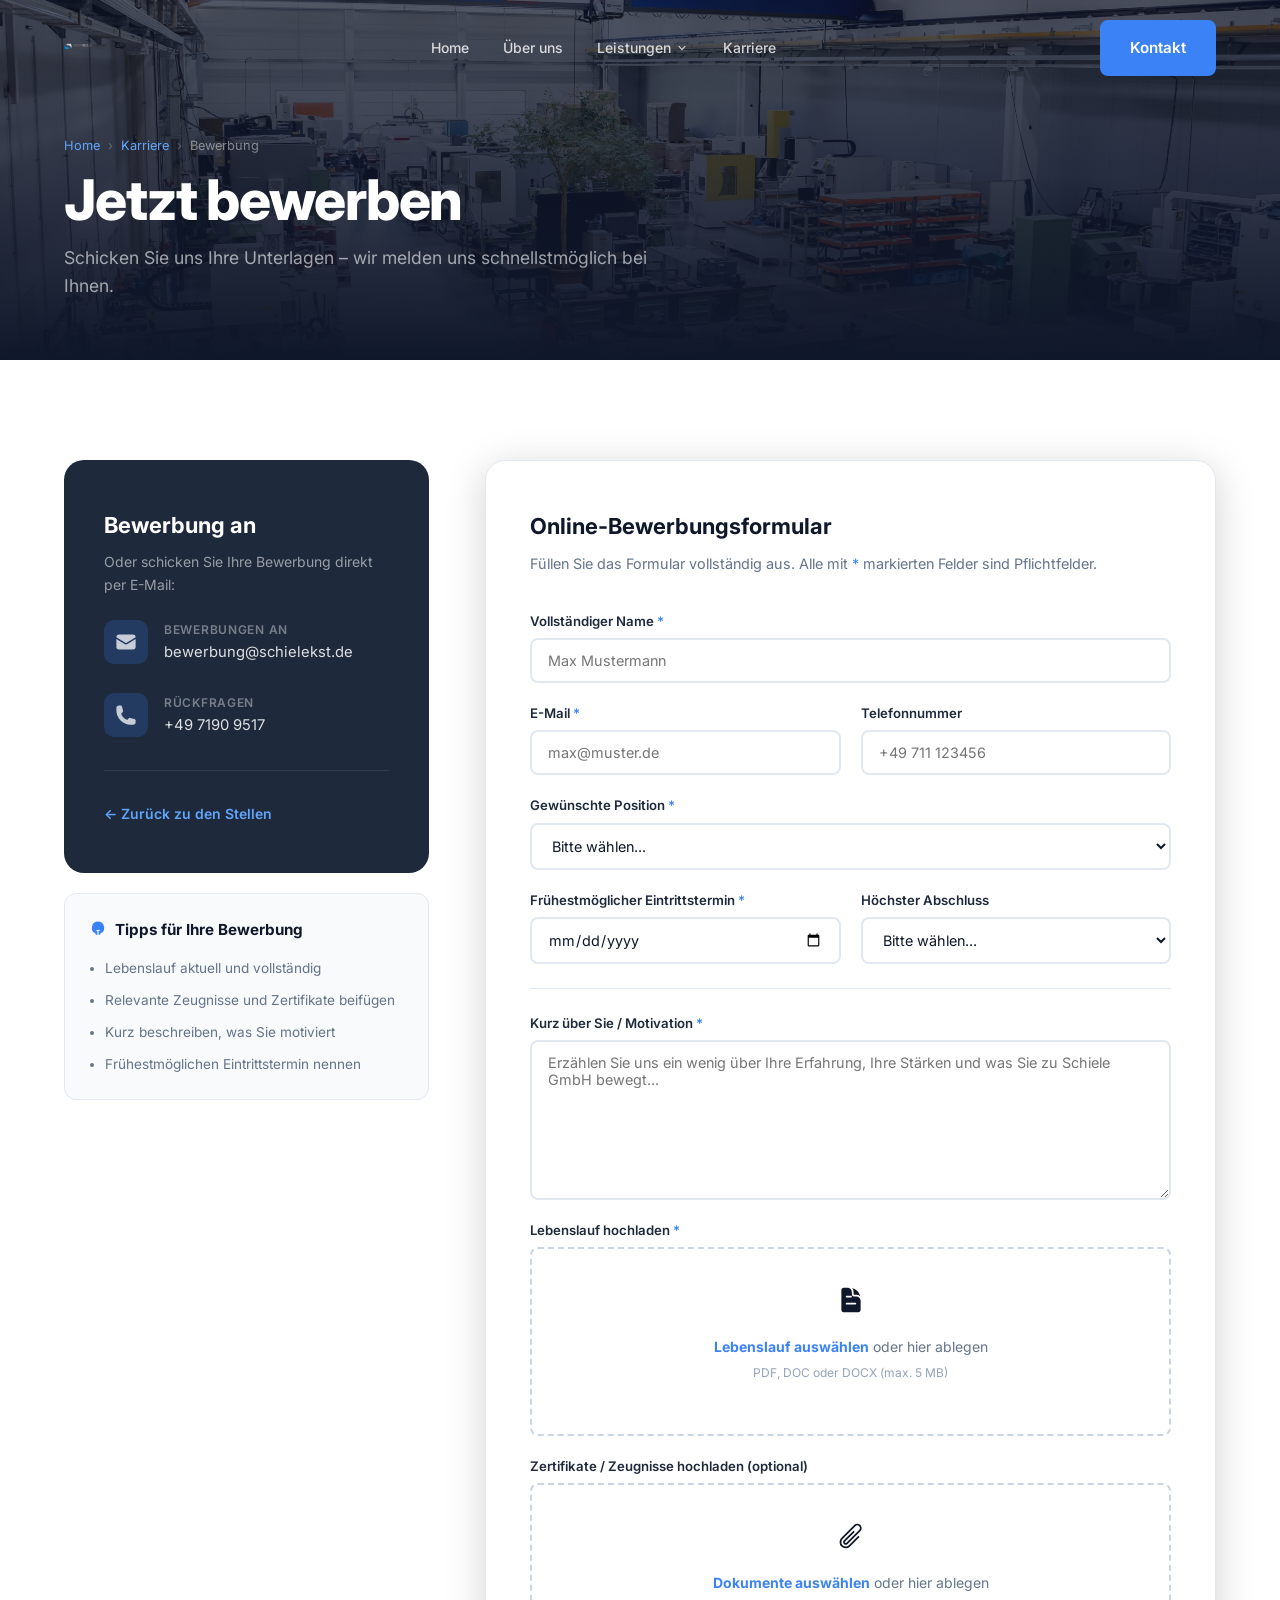
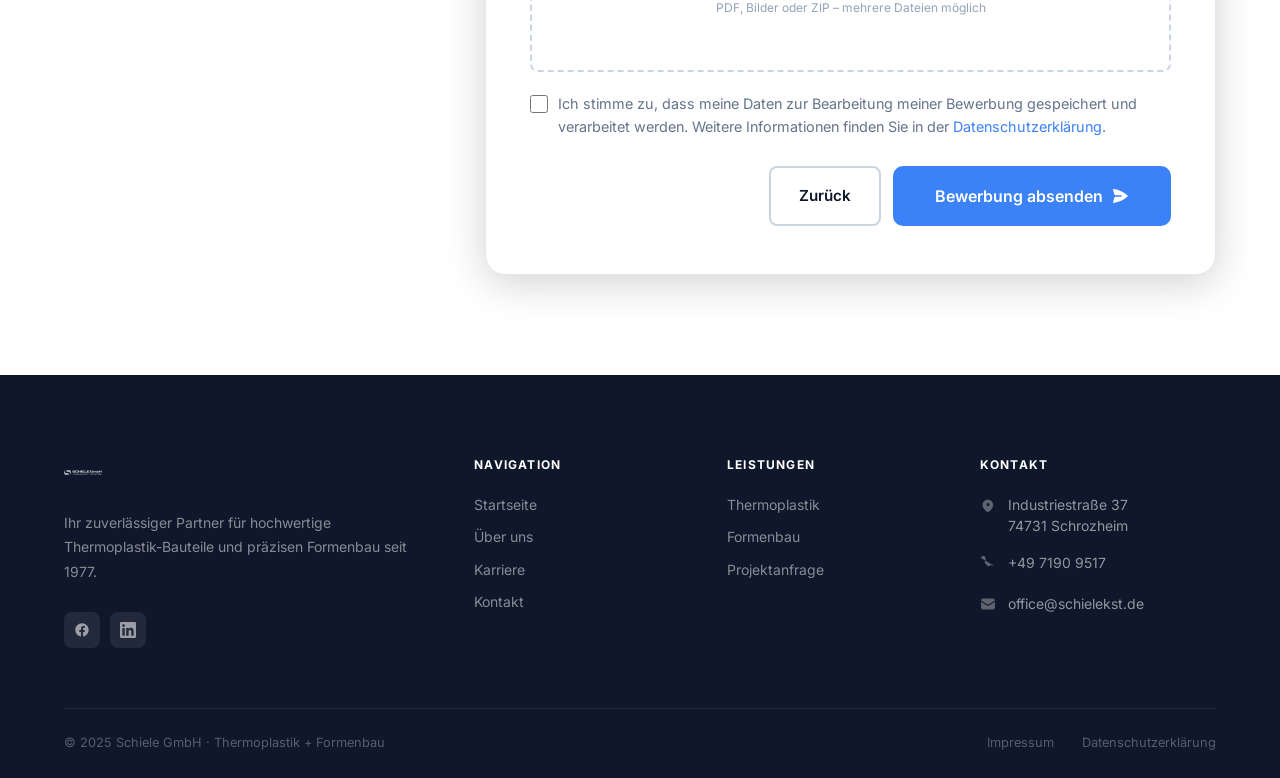
==== commit 51a3418a: "Replace logo with new Schiele GmbH logo Co-Authored-By: Claude Sonnet 4.6 <noreply@anthropic.com>" ====
--- a/bewerbung.html
+++ b/bewerbung.html
@@ -17,7 +17,7 @@
   <div class="container">
     <div class="navbar-inner">
       <a href="index.html" class="navbar-logo">
-        <img src="Images/schiele_logo_transparent_edited.png" alt="Schiele GmbH">
+        <img src="Images/schiele_logo.png" alt="Schiele GmbH">
       </a>
       <ul class="navbar-links">
         <li><a href="index.html">Home</a></li>
@@ -248,7 +248,7 @@
     <div class="container">
       <div class="footer-grid">
         <div>
-          <img src="Images/schiele_logo_transparent_edited.png" alt="Schiele GmbH" class="footer-logo">
+          <img src="Images/schiele_logo.png" alt="Schiele GmbH" class="footer-logo">
           <p class="footer-about">Ihr zuverlässiger Partner für hochwertige Thermoplastik-Bauteile und präzisen Formenbau seit 1977.</p>
           <div class="footer-social">
             <a href="#" aria-label="Facebook"><svg viewBox="0 0 24 24" fill="currentColor" width="16" height="16"><path fill-rule="evenodd" d="M22 12c0-5.523-4.477-10-10-10S2 6.477 2 12c0 4.991 3.657 9.128 8.438 9.878v-6.987h-2.54V12h2.54V9.797c0-2.506 1.492-3.89 3.777-3.89 1.094 0 2.238.195 2.238.195v2.46h-1.26c-1.243 0-1.63.771-1.63 1.562V12h2.773l-.443 2.89h-2.33v6.988C18.343 21.128 22 16.991 22 12z" clip-rule="evenodd"/></svg></a>
